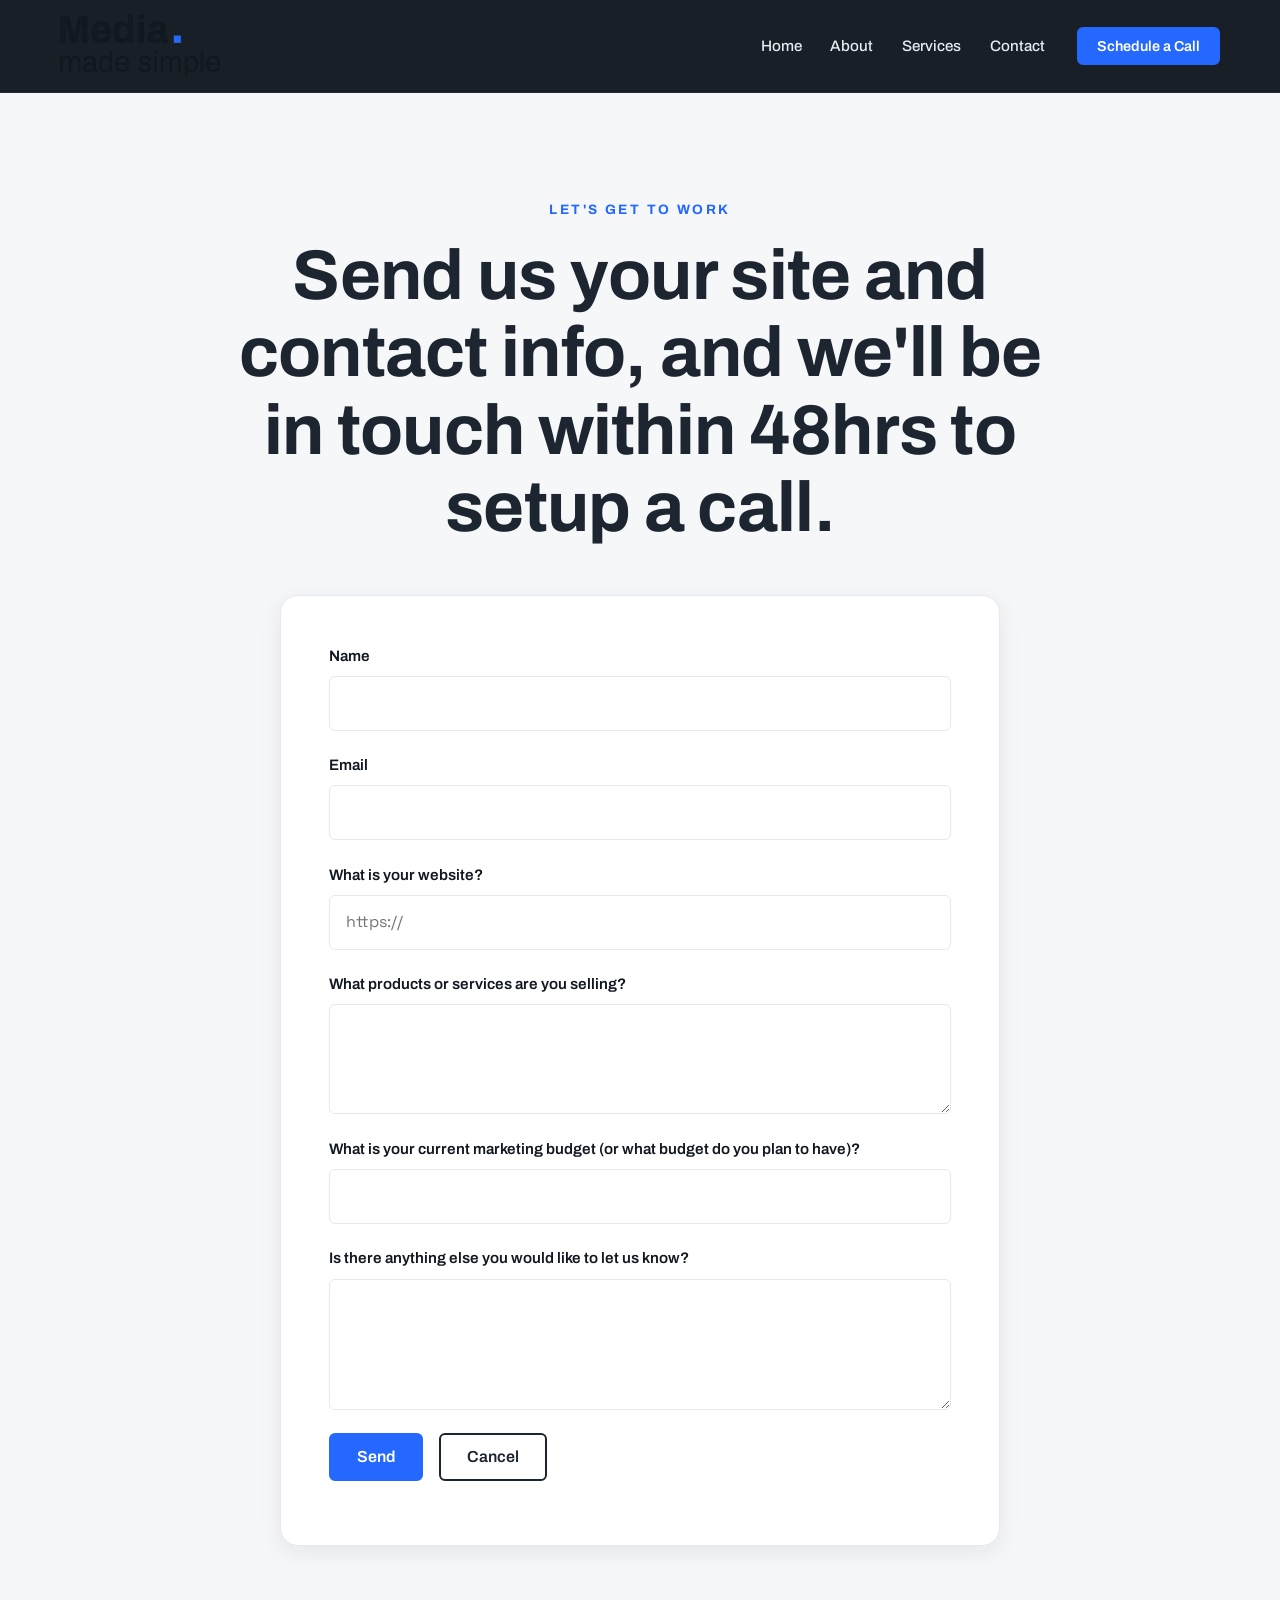
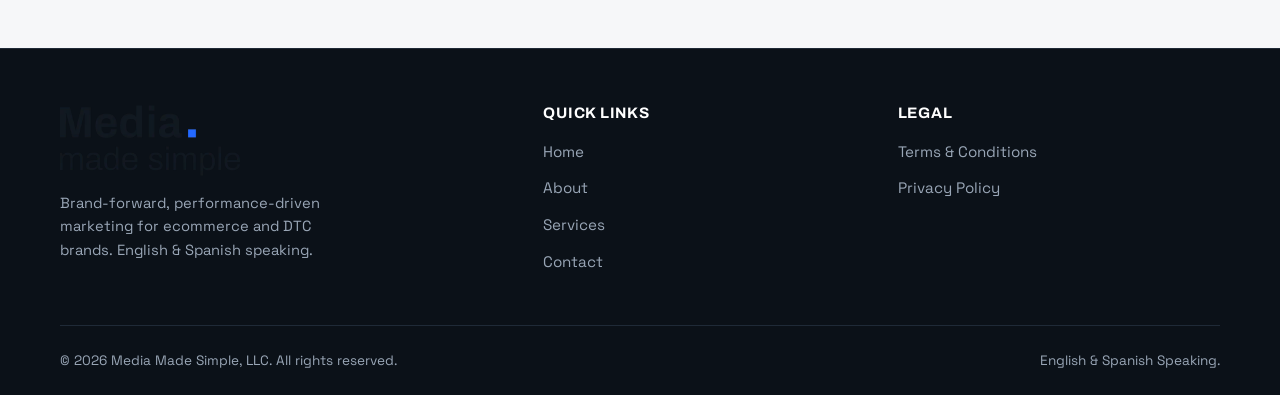
==== contact.html @ 2c6556ae "Initial commit: static replica of mediamadesimple.co - Plain HTML/CSS/JS, no build step - Pages: hom" ====
<!DOCTYPE html>
<html lang="en">
<head>
  <meta charset="UTF-8" />
  <meta name="viewport" content="width=device-width, initial-scale=1.0" />
  <title>Contact — Media Made Simple</title>
  <meta name="description" content="Send us your site and contact info, and we'll be in touch within 48 hours to set up a call." />
  <meta name="theme-color" content="#111821" />
  <meta property="og:title" content="Contact — Media Made Simple" />
  <meta property="og:url" content="https://mediamadesimple.co/contact" />
  <meta property="og:image" content="/assets/img/logo.webp" />

  <link rel="icon" type="image/webp" href="/assets/img/favicon.webp" />
  <link rel="canonical" href="https://mediamadesimple.co/contact" />

  <link rel="preconnect" href="https://fonts.googleapis.com" />
  <link rel="preconnect" href="https://fonts.gstatic.com" crossorigin />
  <link href="https://fonts.googleapis.com/css2?family=Archivo:wght@400;500;600;700;800&family=Space+Grotesk:wght@400;500;600;700&display=swap" rel="stylesheet" />
  <link rel="stylesheet" href="/css/styles.css" />
</head>
<body>
  <a class="skip-link" href="#main">Skip to content</a>

  <header class="site-header">
    <div class="site-header__inner">
      <a class="site-header__logo" href="/" aria-label="Media Made Simple home">
        <img src="/assets/img/logo.webp" alt="Media Made Simple" width="160" height="40" />
      </a>
      <nav class="nav" aria-label="Primary">
        <button class="nav__toggle" aria-expanded="false" aria-controls="primary-menu">Menu</button>
        <ul class="nav__list" id="primary-menu">
          <li><a href="/">Home</a></li>
          <li><a href="/#about">About</a></li>
          <li><a href="/#services">Services</a></li>
          <li><a href="/contact.html">Contact</a></li>
        </ul>
        <a href="/contact.html" class="btn btn--primary nav__cta">Schedule a Call</a>
      </nav>
    </div>
  </header>

  <main id="main" class="section section--surface">
    <div class="container narrow center">
      <span class="eyebrow">Let's get to work</span>
      <h1>Send us your site and contact info, and we'll be in touch within 48hrs to setup a call.</h1>
    </div>

    <div class="container" style="margin-top:3rem;">
      <form class="contact-wrap" id="contact-form" novalidate>
        <div class="field">
          <label for="name">Name</label>
          <input id="name" name="name" type="text" required autocomplete="name" />
        </div>
        <div class="field">
          <label for="email">Email</label>
          <input id="email" name="email" type="email" required autocomplete="email" />
        </div>
        <div class="field">
          <label for="website">What is your website?</label>
          <input id="website" name="website" type="url" placeholder="https://" autocomplete="url" />
        </div>
        <div class="field">
          <label for="offer">What products or services are you selling?</label>
          <textarea id="offer" name="offer" rows="3"></textarea>
        </div>
        <div class="field">
          <label for="budget">What is your current marketing budget (or what budget do you plan to have)?</label>
          <input id="budget" name="budget" type="text" />
        </div>
        <div class="field">
          <label for="notes">Is there anything else you would like to let us know?</label>
          <textarea id="notes" name="notes" rows="4"></textarea>
        </div>
        <div class="form-actions">
          <button type="submit" class="btn btn--primary">Send</button>
          <a href="/" class="btn btn--outline">Cancel</a>
        </div>
        <p id="form-status" style="margin-top:1rem;font-size:0.95rem;color:var(--color-text-muted);"></p>
      </form>
    </div>
  </main>

  <footer class="site-footer">
    <div class="container">
      <div class="site-footer__grid">
        <div class="site-footer__brand">
          <img src="/assets/img/logo.webp" alt="Media Made Simple" width="180" height="45" />
          <p>Brand-forward, performance-driven marketing for ecommerce and DTC brands. English &amp; Spanish speaking.</p>
        </div>
        <div>
          <h4>Quick Links</h4>
          <ul>
            <li><a href="/">Home</a></li>
            <li><a href="/#about">About</a></li>
            <li><a href="/#services">Services</a></li>
            <li><a href="/contact.html">Contact</a></li>
          </ul>
        </div>
        <div>
          <h4>Legal</h4>
          <ul>
            <li><a href="/terms-and-conditions.html">Terms &amp; Conditions</a></li>
            <li><a href="/privacy-policy.html">Privacy Policy</a></li>
          </ul>
        </div>
      </div>
      <div class="site-footer__legal">
        <span>© <span id="year">2026</span> Media Made Simple, LLC. All rights reserved.</span>
        <span>English &amp; Spanish Speaking.</span>
      </div>
    </div>
  </footer>

  <script src="/js/main.js" defer></script>
</body>
</html>
---- css/styles.css ----
/* Media Made Simple — replica styles
   Tokens pulled from live site: Archivo (heading) + Space Grotesk (body)
   on #2468FF blue, #111821 dark, #FFFFFF light. */

:root {
  --color-bg: #ffffff;
  --color-surface: #f6f7f9;
  --color-dark: #111821;
  --color-dark-2: #0b1118;
  --color-blue: #2468FF;
  --color-blue-2: #1a55d8;
  --color-text: #1d2630;
  --color-text-muted: #5b6776;
  --color-text-on-dark: #e7ecf3;
  --color-text-on-dark-muted: #99a6b6;
  --color-border: #e5e9ef;
  --color-border-dark: #1f2a37;

  --font-heading: "Archivo", -apple-system, BlinkMacSystemFont, "Segoe UI", Helvetica, Arial, sans-serif;
  --font-body: "Space Grotesk", -apple-system, BlinkMacSystemFont, "Segoe UI", Helvetica, Arial, sans-serif;

  --radius-sm: 6px;
  --radius-md: 12px;
  --radius-lg: 18px;
  --shadow-sm: 0 1px 2px rgba(17, 24, 33, 0.05);
  --shadow-md: 0 6px 24px rgba(17, 24, 33, 0.08);

  --container: 1200px;
  --container-narrow: 880px;
}

* { box-sizing: border-box; }
*::before, *::after { box-sizing: border-box; }

html { scroll-behavior: smooth; }

body {
  margin: 0;
  font-family: var(--font-body);
  font-size: 17px;
  line-height: 1.6;
  color: var(--color-text);
  background: var(--color-bg);
  -webkit-font-smoothing: antialiased;
  -moz-osx-font-smoothing: grayscale;
}

img { max-width: 100%; height: auto; display: block; }
a { color: inherit; text-decoration: none; }
a:focus-visible, button:focus-visible {
  outline: 3px solid var(--color-blue);
  outline-offset: 2px;
  border-radius: 4px;
}

.skip-link {
  position: absolute;
  left: -9999px;
}
.skip-link:focus {
  left: 1rem; top: 1rem;
  background: var(--color-blue);
  color: #fff;
  padding: 8px 14px;
  border-radius: var(--radius-sm);
  z-index: 1000;
}

h1, h2, h3, h4, h5, h6 {
  font-family: var(--font-heading);
  font-weight: 700;
  line-height: 1.1;
  letter-spacing: -0.01em;
  margin: 0 0 0.6em;
  color: inherit;
}

h1 { font-size: clamp(2.2rem, 5.5vw, 4.4rem); }
h2 { font-size: clamp(1.9rem, 4vw, 3.2rem); }
h3 { font-size: clamp(1.4rem, 2.4vw, 2rem); }
h4 { font-size: 1.2rem; }

p { margin: 0 0 1em; }
strong { font-weight: 600; }

/* Layout */
.container { width: 100%; max-width: var(--container); margin: 0 auto; padding: 0 1.25rem; }
.container.narrow { max-width: var(--container-narrow); }

.section {
  padding: clamp(4rem, 8vw, 7rem) 0;
}
.section--dark {
  background: var(--color-dark);
  color: var(--color-text-on-dark);
}
.section--dark h1, .section--dark h2, .section--dark h3 { color: #fff; }

.section--surface { background: var(--color-surface); }

/* Buttons */
.btn {
  display: inline-flex;
  align-items: center;
  justify-content: center;
  gap: 0.5rem;
  padding: 14px 26px;
  font-family: var(--font-heading);
  font-weight: 600;
  font-size: 1rem;
  border-radius: var(--radius-sm);
  border: 2px solid transparent;
  cursor: pointer;
  transition: transform 0.15s ease, background 0.2s ease, color 0.2s ease, border-color 0.2s ease;
  text-align: center;
  line-height: 1;
}
.btn:hover { transform: translateY(-1px); }
.btn--primary { background: var(--color-blue); color: #fff; border-color: var(--color-blue); }
.btn--primary:hover { background: var(--color-blue-2); border-color: var(--color-blue-2); }
.btn--outline { background: transparent; color: var(--color-text); border-color: var(--color-text); }
.btn--outline:hover { background: var(--color-text); color: #fff; }
.section--dark .btn--outline { color: #fff; border-color: #fff; }
.section--dark .btn--outline:hover { background: #fff; color: var(--color-dark); }

/* Header */
.site-header {
  position: sticky; top: 0; z-index: 50;
  background: rgba(17, 24, 33, 0.97);
  backdrop-filter: saturate(160%) blur(8px);
  -webkit-backdrop-filter: saturate(160%) blur(8px);
  color: var(--color-text-on-dark);
  border-bottom: 1px solid rgba(255,255,255,0.06);
}
.site-header__inner {
  display: flex;
  align-items: center;
  justify-content: space-between;
  gap: 1.5rem;
  padding: 0.9rem 1.25rem;
  max-width: var(--container);
  margin: 0 auto;
}
.site-header__logo img { width: 160px; }
.nav { display: flex; align-items: center; gap: 2rem; }
.nav__list {
  list-style: none; margin: 0; padding: 0;
  display: flex; gap: 1.8rem;
  font-weight: 500;
}
.nav__list a {
  font-family: var(--font-heading);
  font-size: 0.95rem;
  color: var(--color-text-on-dark);
  transition: color 0.15s ease;
}
.nav__list a:hover { color: var(--color-blue); }

.nav__cta { padding: 10px 18px; font-size: 0.9rem; }

.nav__toggle {
  display: none;
  background: transparent;
  border: 1px solid rgba(255,255,255,0.25);
  border-radius: var(--radius-sm);
  padding: 8px 12px;
  color: #fff;
  font-family: var(--font-heading);
  font-weight: 600;
  cursor: pointer;
}

@media (max-width: 880px) {
  .nav__list, .nav__cta { display: none; }
  .nav__toggle { display: inline-flex; align-items: center; gap: 6px; }
  .nav.is-open .nav__list {
    display: flex;
    position: absolute;
    top: 100%; left: 0; right: 0;
    flex-direction: column;
    background: var(--color-dark-2);
    padding: 1rem 1.25rem 1.5rem;
    border-top: 1px solid rgba(255,255,255,0.06);
    gap: 1rem;
  }
  .nav.is-open .nav__cta { display: inline-flex; margin-top: 0.5rem; }
  .site-header__inner { position: relative; }
}

/* Hero */
.hero {
  background: var(--color-dark);
  color: var(--color-text-on-dark);
  padding: clamp(4rem, 9vw, 8rem) 0 clamp(3rem, 7vw, 6rem);
  text-align: center;
}
.hero__eyebrow {
  font-family: var(--font-heading);
  font-weight: 700;
  font-size: clamp(2.4rem, 6vw, 4.6rem);
  line-height: 1.05;
  color: #fff;
  margin-bottom: 0.5rem;
}
.hero__eyebrow span { color: var(--color-blue); }
.hero__lede {
  max-width: 760px;
  margin: 1.6rem auto 2.6rem;
  font-size: clamp(1.05rem, 1.7vw, 1.25rem);
  color: var(--color-text-on-dark-muted);
  line-height: 1.55;
}
.hero__ctas {
  display: flex;
  justify-content: center;
  flex-wrap: wrap;
  gap: 1rem;
}

/* Logo strip */
.logo-strip {
  background: var(--color-dark);
  padding: 1.5rem 0 3rem;
  border-top: 1px solid var(--color-border-dark);
}
.logo-strip__inner {
  display: flex;
  align-items: center;
  justify-content: center;
  flex-wrap: wrap;
  gap: clamp(1.5rem, 4vw, 3.5rem);
  opacity: 0.78;
}
.logo-strip img {
  height: 36px;
  max-width: 150px;
  object-fit: contain;
  filter: brightness(0) invert(1);
  opacity: 0.85;
}

/* Pull quote */
.pullquote {
  text-align: center;
  padding: clamp(4rem, 8vw, 6rem) 1.25rem;
  background: var(--color-bg);
  max-width: 900px;
  margin: 0 auto;
}
.pullquote q {
  display: block;
  font-family: var(--font-heading);
  font-weight: 600;
  font-size: clamp(1.5rem, 3vw, 2.2rem);
  line-height: 1.25;
  letter-spacing: -0.01em;
  color: var(--color-dark);
  margin-bottom: 1.5rem;
  quotes: "“" "”";
}
.pullquote__author {
  font-family: var(--font-heading);
  font-weight: 600;
  font-size: 1.05rem;
}
.pullquote__role {
  color: var(--color-text-muted);
  font-size: 0.95rem;
}

/* Two-column intro: "Brand First / Performance Marketing" */
.two-col {
  display: grid;
  grid-template-columns: 1fr;
  gap: 2rem;
}
@media (min-width: 800px) {
  .two-col { grid-template-columns: 1fr 1fr; gap: 3.5rem; }
}

/* Services grid (What We Do) */
.services-grid {
  display: grid;
  grid-template-columns: repeat(auto-fit, minmax(220px, 1fr));
  gap: 1.25rem;
}
.service-card {
  background: var(--color-dark-2);
  border: 1px solid var(--color-border-dark);
  border-radius: var(--radius-md);
  padding: 1.75rem 1.5rem;
  font-family: var(--font-heading);
  font-weight: 600;
  font-size: 1.1rem;
  line-height: 1.3;
  color: #fff;
  transition: border-color 0.2s ease, transform 0.2s ease, background 0.2s ease;
}
.service-card:hover {
  border-color: var(--color-blue);
  background: rgba(36, 104, 255, 0.08);
  transform: translateY(-2px);
}

/* Testimonials grid */
.testimonials {
  display: grid;
  grid-template-columns: repeat(auto-fit, minmax(280px, 1fr));
  gap: 1.5rem;
}
.testimonial {
  background: #fff;
  border: 1px solid var(--color-border);
  border-radius: var(--radius-md);
  padding: 1.75rem;
  box-shadow: var(--shadow-sm);
}
.testimonial__stars {
  color: var(--color-blue);
  font-size: 1.1rem;
  letter-spacing: 0.15em;
  margin-bottom: 0.5rem;
}
.testimonial__name {
  font-family: var(--font-heading);
  font-weight: 700;
  margin-bottom: 1rem;
}
.testimonial p {
  margin: 0;
  color: var(--color-text);
  font-size: 0.98rem;
  line-height: 1.55;
}

/* Process steps (We make working together simple) */
.process {
  display: grid;
  grid-template-columns: 1fr;
  gap: 1.5rem;
}
@media (min-width: 760px) {
  .process { grid-template-columns: repeat(2, 1fr); }
}
@media (min-width: 1080px) {
  .process { grid-template-columns: repeat(3, 1fr); }
}
.step {
  background: var(--color-dark-2);
  border: 1px solid var(--color-border-dark);
  border-radius: var(--radius-md);
  padding: 2rem 1.75rem;
}
.step__num {
  display: inline-block;
  font-family: var(--font-heading);
  font-weight: 700;
  color: var(--color-blue);
  font-size: 1rem;
  margin-bottom: 0.5rem;
  letter-spacing: 0.06em;
}
.step h3 {
  font-size: 1.4rem;
  margin-bottom: 0.75rem;
  color: #fff;
}
.step p {
  color: var(--color-text-on-dark-muted);
  margin: 0;
  font-size: 0.98rem;
}

/* Deliverables (3-box) */
.deliverables {
  display: grid;
  grid-template-columns: 1fr;
  gap: 1.5rem;
}
@media (min-width: 880px) {
  .deliverables { grid-template-columns: repeat(3, 1fr); }
}
.deliverable {
  background: #fff;
  border: 1px solid var(--color-border);
  border-radius: var(--radius-md);
  padding: 2rem 1.75rem;
}
.deliverable h3 {
  font-size: 1.4rem;
  margin-bottom: 0.75rem;
  color: var(--color-dark);
}

/* Right Fit (split) */
.split {
  display: grid;
  grid-template-columns: 1fr;
  gap: 2rem;
}
@media (min-width: 800px) {
  .split { grid-template-columns: 1fr 1fr; gap: 3rem; }
}
.split__card {
  background: var(--color-surface);
  border: 1px solid var(--color-border);
  border-radius: var(--radius-md);
  padding: 2rem 1.75rem;
}
.split__card h3 { margin-bottom: 1.25rem; }
.split__card ul {
  margin: 0; padding: 0; list-style: none;
}
.split__card li {
  position: relative;
  padding-left: 1.7rem;
  margin-bottom: 0.85rem;
  font-size: 1rem;
  line-height: 1.5;
}
.split__card li::before {
  content: ""; position: absolute; left: 0; top: 0.45rem;
  width: 1.1rem; height: 1.1rem; border-radius: 50%;
  background: var(--color-blue);
}
.split__card--neg li::before { background: #d24242; }

/* Founder block */
.founder {
  text-align: center;
  max-width: 820px;
  margin: 0 auto;
}
.founder h2 { color: #fff; margin-bottom: 1rem; }
.founder p {
  font-family: var(--font-heading);
  font-weight: 500;
  font-size: clamp(1.05rem, 1.6vw, 1.3rem);
  line-height: 1.45;
  color: var(--color-text-on-dark-muted);
  margin-bottom: 2rem;
}

/* Final CTA */
.final-cta { text-align: center; }
.final-cta h2 { color: #fff; }
.final-cta p {
  color: var(--color-text-on-dark-muted);
  max-width: 640px;
  margin: 0 auto 2rem;
  font-size: 1.05rem;
}

/* Footer */
.site-footer {
  background: var(--color-dark-2);
  color: var(--color-text-on-dark-muted);
  padding: 3.5rem 0 1.5rem;
  border-top: 1px solid var(--color-border-dark);
}
.site-footer__grid {
  display: grid;
  grid-template-columns: 1.4fr 1fr 1fr;
  gap: 2rem;
  margin-bottom: 2.5rem;
}
@media (max-width: 700px) {
  .site-footer__grid { grid-template-columns: 1fr; }
}
.site-footer__brand img { width: 180px; margin-bottom: 1rem; }
.site-footer__brand p { font-size: 0.92rem; max-width: 280px; }
.site-footer h4 {
  font-size: 0.95rem;
  color: #fff;
  letter-spacing: 0.05em;
  text-transform: uppercase;
  margin-bottom: 1rem;
}
.site-footer ul { list-style: none; margin: 0; padding: 0; }
.site-footer li { margin-bottom: 0.6rem; }
.site-footer a { color: var(--color-text-on-dark-muted); font-size: 0.95rem; }
.site-footer a:hover { color: var(--color-blue); }
.site-footer__legal {
  border-top: 1px solid var(--color-border-dark);
  padding-top: 1.5rem;
  display: flex; flex-wrap: wrap; justify-content: space-between; gap: 1rem;
  font-size: 0.85rem;
}

/* Contact form */
.contact-wrap {
  max-width: 720px; margin: 0 auto;
  background: #fff;
  border: 1px solid var(--color-border);
  border-radius: var(--radius-lg);
  padding: clamp(2rem, 4vw, 3rem);
  box-shadow: var(--shadow-md);
}
.field { display: flex; flex-direction: column; gap: 0.5rem; margin-bottom: 1.4rem; }
.field label {
  font-family: var(--font-heading);
  font-weight: 600;
  font-size: 0.95rem;
  color: var(--color-dark);
}
.field input, .field textarea {
  width: 100%;
  padding: 0.85rem 1rem;
  font: inherit;
  font-size: 1rem;
  color: var(--color-text);
  background: #fff;
  border: 1px solid var(--color-border);
  border-radius: var(--radius-sm);
  transition: border-color 0.15s ease, box-shadow 0.15s ease;
}
.field input:focus, .field textarea:focus {
  outline: none;
  border-color: var(--color-blue);
  box-shadow: 0 0 0 3px rgba(36, 104, 255, 0.18);
}
.field textarea { min-height: 110px; resize: vertical; }

.form-actions { display: flex; gap: 1rem; margin-top: 0.5rem; }

/* Legal pages (terms / privacy) */
.legal {
  padding: clamp(3rem, 6vw, 5rem) 0;
}
.legal__inner {
  max-width: 820px; margin: 0 auto;
  font-size: 1rem;
  line-height: 1.7;
}
.legal__inner h1 { font-size: clamp(2rem, 4vw, 3rem); margin-bottom: 0.5rem; }
.legal__inner .legal__eyebrow {
  display: inline-block;
  color: var(--color-blue);
  font-family: var(--font-heading);
  font-weight: 600;
  font-size: 0.9rem;
  letter-spacing: 0.08em;
  text-transform: uppercase;
  margin-bottom: 1rem;
}
.legal__inner h2 {
  font-size: clamp(1.3rem, 2.2vw, 1.6rem);
  margin: 2.5rem 0 1rem;
  padding-top: 0.5rem;
  border-top: 1px solid var(--color-border);
  padding-top: 1.5rem;
}
.legal__inner h3 {
  font-size: 1.1rem;
  margin: 1.5rem 0 0.5rem;
}
.legal__inner ul, .legal__inner ol { padding-left: 1.4rem; margin: 0 0 1.2rem; }
.legal__inner li { margin-bottom: 0.4rem; }
.legal__inner a { color: var(--color-blue); }
.legal__inner a:hover { text-decoration: underline; }

/* 404 */
.notfound {
  text-align: center;
  padding: clamp(5rem, 12vw, 10rem) 1.25rem;
  background: var(--color-dark);
  color: var(--color-text-on-dark);
  min-height: calc(100vh - 80px);
  display: flex; flex-direction: column; align-items: center; justify-content: center;
}
.notfound h1 { color: #fff; font-size: clamp(3rem, 8vw, 6rem); margin-bottom: 0.5rem; }
.notfound p { color: var(--color-text-on-dark-muted); margin-bottom: 2rem; }

/* Utility */
.eyebrow {
  display: inline-block;
  font-family: var(--font-heading);
  font-weight: 700;
  font-size: 0.85rem;
  letter-spacing: 0.18em;
  text-transform: uppercase;
  color: var(--color-blue);
  margin-bottom: 1rem;
}
.center { text-align: center; }
.mt-lg { margin-top: 3rem; }

/* Reduced motion */
@media (prefers-reduced-motion: reduce) {
  *, *::before, *::after {
    transition: none !important;
    animation: none !important;
    scroll-behavior: auto !important;
  }
}
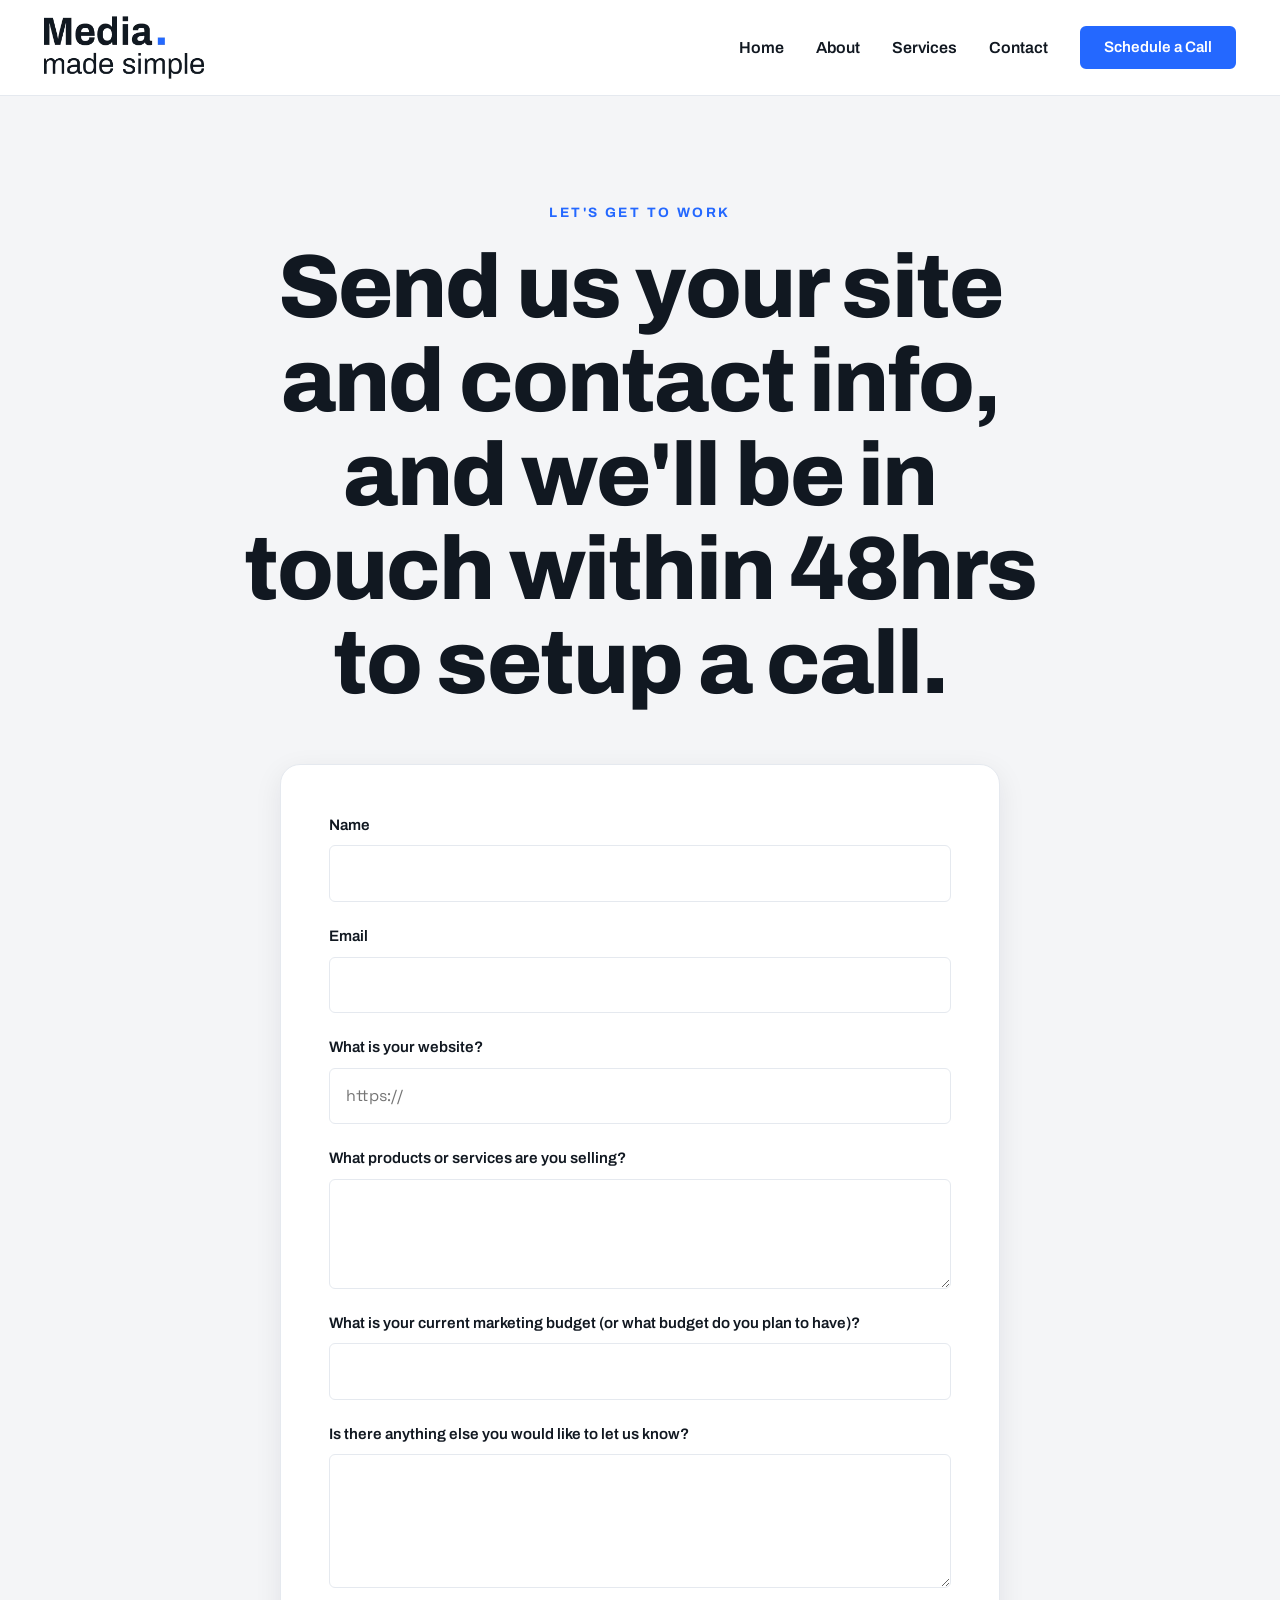
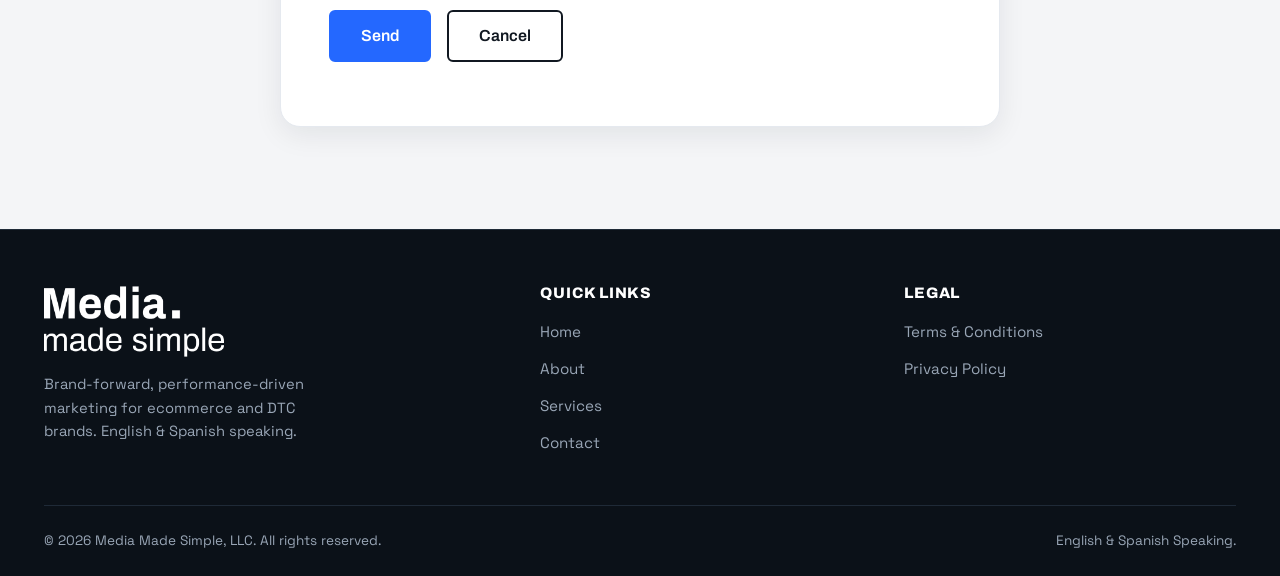
==== commit dda6ffa3: "Fix design: light theme to match the real site The first pass inverted the entire look — dark header" ====
--- a/contact.html
+++ b/contact.html
@@ -5,7 +5,7 @@
   <meta name="viewport" content="width=device-width, initial-scale=1.0" />
   <title>Contact — Media Made Simple</title>
   <meta name="description" content="Send us your site and contact info, and we'll be in touch within 48 hours to set up a call." />
-  <meta name="theme-color" content="#111821" />
+  <meta name="theme-color" content="#ffffff" />
   <meta property="og:title" content="Contact — Media Made Simple" />
   <meta property="og:url" content="https://mediamadesimple.co/contact" />
   <meta property="og:image" content="/assets/img/logo.webp" />
--- a/css/styles.css
+++ b/css/styles.css
@@ -1,16 +1,17 @@
-/* Media Made Simple — replica styles
+/* Media Made Simple — replica styles (v2: light-first to match the live site)
    Tokens pulled from live site: Archivo (heading) + Space Grotesk (body)
-   on #2468FF blue, #111821 dark, #FFFFFF light. */
+   on #2468FF blue, #111821 dark text on light background. */
 
 :root {
   --color-bg: #ffffff;
-  --color-surface: #f6f7f9;
+  --color-surface: #f4f5f7;
+  --color-surface-2: #eef0f3;
   --color-dark: #111821;
   --color-dark-2: #0b1118;
   --color-blue: #2468FF;
   --color-blue-2: #1a55d8;
-  --color-text: #1d2630;
-  --color-text-muted: #5b6776;
+  --color-text: #111821;
+  --color-text-muted: #4a5562;
   --color-text-on-dark: #e7ecf3;
   --color-text-on-dark-muted: #99a6b6;
   --color-border: #e5e9ef;
@@ -21,12 +22,17 @@
 
   --radius-sm: 6px;
   --radius-md: 12px;
-  --radius-lg: 18px;
+  --radius-lg: 20px;
   --shadow-sm: 0 1px 2px rgba(17, 24, 33, 0.05);
-  --shadow-md: 0 6px 24px rgba(17, 24, 33, 0.08);
-
-  --container: 1200px;
+  --shadow-md: 0 8px 28px rgba(17, 24, 33, 0.08);
+
+  --container: 1240px;
   --container-narrow: 880px;
+
+  /* Subtle dot pattern */
+  --dot-bg:
+    radial-gradient(circle, rgba(17,24,33,0.10) 1px, transparent 1.2px);
+  --dot-size: 22px 22px;
 }
 
 * { box-sizing: border-box; }
@@ -53,121 +59,100 @@
   border-radius: 4px;
 }
 
-.skip-link {
-  position: absolute;
-  left: -9999px;
-}
+.skip-link { position: absolute; left: -9999px; }
 .skip-link:focus {
   left: 1rem; top: 1rem;
-  background: var(--color-blue);
-  color: #fff;
-  padding: 8px 14px;
-  border-radius: var(--radius-sm);
-  z-index: 1000;
+  background: var(--color-blue); color: #fff;
+  padding: 8px 14px; border-radius: var(--radius-sm); z-index: 1000;
 }
 
 h1, h2, h3, h4, h5, h6 {
   font-family: var(--font-heading);
-  font-weight: 700;
-  line-height: 1.1;
-  letter-spacing: -0.01em;
+  font-weight: 800;
+  line-height: 1.05;
+  letter-spacing: -0.02em;
   margin: 0 0 0.6em;
   color: inherit;
 }
 
-h1 { font-size: clamp(2.2rem, 5.5vw, 4.4rem); }
-h2 { font-size: clamp(1.9rem, 4vw, 3.2rem); }
+h1 { font-size: clamp(2.6rem, 7vw, 5.6rem); }
+h2 { font-size: clamp(2rem, 4.6vw, 3.8rem); }
 h3 { font-size: clamp(1.4rem, 2.4vw, 2rem); }
 h4 { font-size: 1.2rem; }
 
 p { margin: 0 0 1em; }
 strong { font-weight: 600; }
 
+.blue { color: var(--color-blue); }
+
 /* Layout */
-.container { width: 100%; max-width: var(--container); margin: 0 auto; padding: 0 1.25rem; }
+.container { width: 100%; max-width: var(--container); margin: 0 auto; padding: 0 1.5rem; }
 .container.narrow { max-width: var(--container-narrow); }
 
-.section {
-  padding: clamp(4rem, 8vw, 7rem) 0;
-}
-.section--dark {
-  background: var(--color-dark);
-  color: var(--color-text-on-dark);
-}
+.section { padding: clamp(4rem, 8vw, 7rem) 0; }
+.section--dark { background: var(--color-dark); color: var(--color-text-on-dark); }
 .section--dark h1, .section--dark h2, .section--dark h3 { color: #fff; }
-
 .section--surface { background: var(--color-surface); }
+.section--dots {
+  background-color: var(--color-surface);
+  background-image: var(--dot-bg);
+  background-size: var(--dot-size);
+}
 
 /* Buttons */
 .btn {
-  display: inline-flex;
-  align-items: center;
-  justify-content: center;
-  gap: 0.5rem;
-  padding: 14px 26px;
-  font-family: var(--font-heading);
-  font-weight: 600;
-  font-size: 1rem;
+  display: inline-flex; align-items: center; justify-content: center; gap: 0.5rem;
+  padding: 16px 30px;
+  font-family: var(--font-heading);
+  font-weight: 600; font-size: 1rem;
   border-radius: var(--radius-sm);
   border: 2px solid transparent;
-  cursor: pointer;
-  transition: transform 0.15s ease, background 0.2s ease, color 0.2s ease, border-color 0.2s ease;
-  text-align: center;
-  line-height: 1;
+  cursor: pointer; text-align: center; line-height: 1;
+  transition: transform 0.15s ease, background 0.2s ease, color 0.2s ease, border-color 0.2s ease, box-shadow 0.2s ease;
 }
 .btn:hover { transform: translateY(-1px); }
 .btn--primary { background: var(--color-blue); color: #fff; border-color: var(--color-blue); }
 .btn--primary:hover { background: var(--color-blue-2); border-color: var(--color-blue-2); }
-.btn--outline { background: transparent; color: var(--color-text); border-color: var(--color-text); }
-.btn--outline:hover { background: var(--color-text); color: #fff; }
+.btn--outline { background: transparent; color: var(--color-dark); border-color: var(--color-dark); }
+.btn--outline:hover { background: var(--color-dark); color: #fff; }
 .section--dark .btn--outline { color: #fff; border-color: #fff; }
 .section--dark .btn--outline:hover { background: #fff; color: var(--color-dark); }
 
-/* Header */
+/* Header — WHITE */
 .site-header {
   position: sticky; top: 0; z-index: 50;
-  background: rgba(17, 24, 33, 0.97);
-  backdrop-filter: saturate(160%) blur(8px);
-  -webkit-backdrop-filter: saturate(160%) blur(8px);
-  color: var(--color-text-on-dark);
-  border-bottom: 1px solid rgba(255,255,255,0.06);
+  background: rgba(255, 255, 255, 0.92);
+  backdrop-filter: saturate(160%) blur(10px);
+  -webkit-backdrop-filter: saturate(160%) blur(10px);
+  border-bottom: 1px solid var(--color-border);
 }
 .site-header__inner {
-  display: flex;
-  align-items: center;
-  justify-content: space-between;
-  gap: 1.5rem;
-  padding: 0.9rem 1.25rem;
+  display: flex; align-items: center; justify-content: space-between; gap: 1.5rem;
+  padding: 1rem 1.5rem;
   max-width: var(--container);
   margin: 0 auto;
 }
-.site-header__logo img { width: 160px; }
+.site-header__logo img { width: 160px; height: auto; }
 .nav { display: flex; align-items: center; gap: 2rem; }
 .nav__list {
   list-style: none; margin: 0; padding: 0;
-  display: flex; gap: 1.8rem;
-  font-weight: 500;
+  display: flex; gap: 2rem;
 }
 .nav__list a {
   font-family: var(--font-heading);
-  font-size: 0.95rem;
-  color: var(--color-text-on-dark);
+  font-weight: 600; font-size: 1rem;
+  color: var(--color-dark);
   transition: color 0.15s ease;
 }
 .nav__list a:hover { color: var(--color-blue); }
-
-.nav__cta { padding: 10px 18px; font-size: 0.9rem; }
+.nav__cta { padding: 12px 22px; font-size: 0.95rem; }
 
 .nav__toggle {
-  display: none;
-  background: transparent;
-  border: 1px solid rgba(255,255,255,0.25);
+  display: none; background: transparent;
+  border: 1px solid var(--color-border);
   border-radius: var(--radius-sm);
-  padding: 8px 12px;
-  color: #fff;
-  font-family: var(--font-heading);
-  font-weight: 600;
-  cursor: pointer;
+  padding: 8px 14px; color: var(--color-dark);
+  font-family: var(--font-heading); font-weight: 600; cursor: pointer;
 }
 
 @media (max-width: 880px) {
@@ -175,107 +160,167 @@
   .nav__toggle { display: inline-flex; align-items: center; gap: 6px; }
   .nav.is-open .nav__list {
     display: flex;
-    position: absolute;
-    top: 100%; left: 0; right: 0;
+    position: absolute; top: 100%; left: 0; right: 0;
     flex-direction: column;
-    background: var(--color-dark-2);
-    padding: 1rem 1.25rem 1.5rem;
-    border-top: 1px solid rgba(255,255,255,0.06);
+    background: #fff;
+    padding: 1rem 1.5rem 1.5rem;
+    border-top: 1px solid var(--color-border);
+    border-bottom: 1px solid var(--color-border);
     gap: 1rem;
   }
   .nav.is-open .nav__cta { display: inline-flex; margin-top: 0.5rem; }
   .site-header__inner { position: relative; }
 }
 
-/* Hero */
+/* HERO — LIGHT with dot pattern */
 .hero {
-  background: var(--color-dark);
-  color: var(--color-text-on-dark);
+  background-color: var(--color-bg);
+  background-image: var(--dot-bg);
+  background-size: var(--dot-size);
   padding: clamp(4rem, 9vw, 8rem) 0 clamp(3rem, 7vw, 6rem);
   text-align: center;
 }
-.hero__eyebrow {
-  font-family: var(--font-heading);
-  font-weight: 700;
-  font-size: clamp(2.4rem, 6vw, 4.6rem);
-  line-height: 1.05;
+.hero__title {
+  font-family: var(--font-heading);
+  font-weight: 800;
+  font-size: clamp(2.6rem, 8vw, 6.4rem);
+  line-height: 1;
+  letter-spacing: -0.03em;
+  color: var(--color-dark);
+  margin-bottom: 0.4rem;
+}
+.hero__title .pill {
+  display: inline-block;
+  background: var(--color-dark);
   color: #fff;
-  margin-bottom: 0.5rem;
-}
-.hero__eyebrow span { color: var(--color-blue); }
+  padding: 0.05em 0.35em 0.1em;
+  border-radius: 8px;
+}
+.hero__title .period { color: var(--color-blue); }
 .hero__lede {
-  max-width: 760px;
-  margin: 1.6rem auto 2.6rem;
-  font-size: clamp(1.05rem, 1.7vw, 1.25rem);
-  color: var(--color-text-on-dark-muted);
-  line-height: 1.55;
+  max-width: 720px;
+  margin: 1.8rem auto 2.6rem;
+  font-size: clamp(1.05rem, 1.6vw, 1.2rem);
+  color: var(--color-text-muted);
+  line-height: 1.6;
 }
 .hero__ctas {
+  display: flex; justify-content: center; flex-wrap: wrap; gap: 1rem;
+}
+
+/* LOGO STRIP — WHITE marquee */
+.logo-strip {
+  background: var(--color-bg);
+  padding: clamp(2rem, 4vw, 3.5rem) 0;
+  overflow: hidden;
+  border-bottom: 1px solid var(--color-border);
+}
+.marquee {
   display: flex;
-  justify-content: center;
-  flex-wrap: wrap;
-  gap: 1rem;
-}
-
-/* Logo strip */
-.logo-strip {
-  background: var(--color-dark);
-  padding: 1.5rem 0 3rem;
-  border-top: 1px solid var(--color-border-dark);
-}
-.logo-strip__inner {
+  width: max-content;
+  animation: marquee 35s linear infinite;
+  gap: 4rem;
+  align-items: center;
+}
+.marquee__item {
+  flex: 0 0 auto;
   display: flex;
   align-items: center;
   justify-content: center;
-  flex-wrap: wrap;
-  gap: clamp(1.5rem, 4vw, 3.5rem);
-  opacity: 0.78;
-}
-.logo-strip img {
-  height: 36px;
-  max-width: 150px;
+  min-width: 180px;
+  padding: 0 1rem;
+}
+.marquee__item img {
+  max-height: 56px;
+  width: auto;
   object-fit: contain;
-  filter: brightness(0) invert(1);
   opacity: 0.85;
-}
-
-/* Pull quote */
+  transition: opacity 0.2s ease;
+}
+.marquee__item img:hover { opacity: 1; }
+@keyframes marquee {
+  from { transform: translateX(0); }
+  to   { transform: translateX(-50%); }
+}
+@media (prefers-reduced-motion: reduce) {
+  .marquee { animation: none; flex-wrap: wrap; justify-content: center; width: 100%; }
+}
+
+/* PULL QUOTE */
 .pullquote {
   text-align: center;
-  padding: clamp(4rem, 8vw, 6rem) 1.25rem;
+  padding: clamp(4rem, 8vw, 6rem) 1.5rem;
   background: var(--color-bg);
-  max-width: 900px;
+  max-width: 920px;
   margin: 0 auto;
+}
+.pullquote__mark {
+  display: inline-block; margin-bottom: 1.25rem;
+  font-size: 2rem; color: var(--color-dark);
 }
 .pullquote q {
   display: block;
   font-family: var(--font-heading);
-  font-weight: 600;
-  font-size: clamp(1.5rem, 3vw, 2.2rem);
-  line-height: 1.25;
-  letter-spacing: -0.01em;
+  font-weight: 700;
+  font-size: clamp(1.5rem, 3vw, 2.4rem);
+  line-height: 1.2;
+  letter-spacing: -0.015em;
   color: var(--color-dark);
   margin-bottom: 1.5rem;
   quotes: "“" "”";
 }
 .pullquote__author {
   font-family: var(--font-heading);
+  font-weight: 700; font-size: 1.05rem;
+}
+.pullquote__role {
+  color: var(--color-blue);
+  font-family: var(--font-heading);
   font-weight: 600;
-  font-size: 1.05rem;
-}
-.pullquote__role {
+  font-size: 0.95rem;
+}
+
+/* Two-column intro */
+.two-col {
+  display: grid; grid-template-columns: 1fr; gap: 2.5rem;
+  align-items: start;
+}
+@media (min-width: 800px) {
+  .two-col { grid-template-columns: 1fr 1.4fr; gap: 4rem; }
+}
+
+.big-h {
+  font-family: var(--font-heading);
+  font-weight: 800;
+  font-size: clamp(2.2rem, 5vw, 4.4rem);
+  line-height: 1;
+  letter-spacing: -0.025em;
+  color: var(--color-dark);
+}
+.big-h .period { color: var(--color-blue); }
+.big-h .ellipsis { color: var(--color-blue); letter-spacing: -0.05em; }
+
+/* Brand-card pair (Brand First / Performance Marketing) */
+.brand-cards {
+  display: grid; grid-template-columns: 1fr; gap: 2rem;
+}
+@media (min-width: 860px) {
+  .brand-cards { grid-template-columns: 1fr 1fr; gap: 2.5rem; }
+}
+.brand-card {
+  background: #fff;
+  border: 1px solid var(--color-border);
+  border-radius: var(--radius-lg);
+  padding: clamp(2rem, 4vw, 3rem);
+  box-shadow: var(--shadow-sm);
+}
+.brand-card h2 {
+  font-size: clamp(2rem, 4vw, 3.4rem);
+  margin-bottom: 1.5rem;
+}
+.brand-card p {
   color: var(--color-text-muted);
-  font-size: 0.95rem;
-}
-
-/* Two-column intro: "Brand First / Performance Marketing" */
-.two-col {
-  display: grid;
-  grid-template-columns: 1fr;
-  gap: 2rem;
-}
-@media (min-width: 800px) {
-  .two-col { grid-template-columns: 1fr 1fr; gap: 3.5rem; }
+  font-size: 1.02rem;
 }
 
 /* Services grid (What We Do) */
@@ -288,18 +333,23 @@
   background: var(--color-dark-2);
   border: 1px solid var(--color-border-dark);
   border-radius: var(--radius-md);
-  padding: 1.75rem 1.5rem;
-  font-family: var(--font-heading);
-  font-weight: 600;
-  font-size: 1.1rem;
+  padding: 2rem 1.75rem;
+  font-family: var(--font-heading);
+  font-weight: 700;
+  font-size: 1.15rem;
   line-height: 1.3;
   color: #fff;
   transition: border-color 0.2s ease, transform 0.2s ease, background 0.2s ease;
 }
 .service-card:hover {
   border-color: var(--color-blue);
-  background: rgba(36, 104, 255, 0.08);
+  background: rgba(36, 104, 255, 0.10);
   transform: translateY(-2px);
+}
+.service-card .sub {
+  display: block; margin-top: 0.5rem;
+  font-weight: 400; font-size: 0.95rem;
+  color: var(--color-text-on-dark-muted);
 }
 
 /* Testimonials grid */
@@ -327,24 +377,16 @@
   margin-bottom: 1rem;
 }
 .testimonial p {
-  margin: 0;
-  color: var(--color-text);
-  font-size: 0.98rem;
-  line-height: 1.55;
-}
-
-/* Process steps (We make working together simple) */
+  margin: 0; color: var(--color-text);
+  font-size: 0.98rem; line-height: 1.55;
+}
+
+/* Process steps */
 .process {
-  display: grid;
-  grid-template-columns: 1fr;
-  gap: 1.5rem;
-}
-@media (min-width: 760px) {
-  .process { grid-template-columns: repeat(2, 1fr); }
-}
-@media (min-width: 1080px) {
-  .process { grid-template-columns: repeat(3, 1fr); }
-}
+  display: grid; grid-template-columns: 1fr; gap: 1.5rem;
+}
+@media (min-width: 760px) { .process { grid-template-columns: repeat(2, 1fr); } }
+@media (min-width: 1080px) { .process { grid-template-columns: repeat(3, 1fr); } }
 .step {
   background: var(--color-dark-2);
   border: 1px solid var(--color-border-dark);
@@ -354,83 +396,53 @@
 .step__num {
   display: inline-block;
   font-family: var(--font-heading);
-  font-weight: 700;
-  color: var(--color-blue);
-  font-size: 1rem;
-  margin-bottom: 0.5rem;
+  font-weight: 700; color: var(--color-blue);
+  font-size: 0.95rem; margin-bottom: 0.5rem;
   letter-spacing: 0.06em;
 }
-.step h3 {
-  font-size: 1.4rem;
-  margin-bottom: 0.75rem;
-  color: #fff;
-}
-.step p {
-  color: var(--color-text-on-dark-muted);
-  margin: 0;
-  font-size: 0.98rem;
-}
-
-/* Deliverables (3-box) */
-.deliverables {
-  display: grid;
-  grid-template-columns: 1fr;
-  gap: 1.5rem;
-}
-@media (min-width: 880px) {
-  .deliverables { grid-template-columns: repeat(3, 1fr); }
-}
+.step h3 { font-size: 1.4rem; margin-bottom: 0.75rem; color: #fff; }
+.step p { color: var(--color-text-on-dark-muted); margin: 0; font-size: 0.98rem; }
+
+/* Deliverables */
+.deliverables { display: grid; grid-template-columns: 1fr; gap: 1.5rem; }
+@media (min-width: 880px) { .deliverables { grid-template-columns: repeat(3, 1fr); } }
 .deliverable {
   background: #fff;
   border: 1px solid var(--color-border);
   border-radius: var(--radius-md);
   padding: 2rem 1.75rem;
 }
-.deliverable h3 {
-  font-size: 1.4rem;
-  margin-bottom: 0.75rem;
-  color: var(--color-dark);
-}
-
-/* Right Fit (split) */
-.split {
-  display: grid;
-  grid-template-columns: 1fr;
-  gap: 2rem;
-}
-@media (min-width: 800px) {
-  .split { grid-template-columns: 1fr 1fr; gap: 3rem; }
-}
+.deliverable h3 { font-size: 1.4rem; margin-bottom: 0.75rem; color: var(--color-dark); }
+.deliverable p { color: var(--color-text-muted); }
+
+/* Right Fit split */
+.split { display: grid; grid-template-columns: 1fr; gap: 2rem; }
+@media (min-width: 800px) { .split { grid-template-columns: 1fr 1fr; gap: 3rem; } }
 .split__card {
-  background: var(--color-surface);
+  background: #fff;
   border: 1px solid var(--color-border);
   border-radius: var(--radius-md);
   padding: 2rem 1.75rem;
+  box-shadow: var(--shadow-sm);
 }
 .split__card h3 { margin-bottom: 1.25rem; }
-.split__card ul {
-  margin: 0; padding: 0; list-style: none;
-}
+.split__card ul { margin: 0; padding: 0; list-style: none; }
 .split__card li {
   position: relative;
-  padding-left: 1.7rem;
+  padding-left: 1.9rem;
   margin-bottom: 0.85rem;
-  font-size: 1rem;
-  line-height: 1.5;
+  font-size: 1rem; line-height: 1.5;
+  color: var(--color-text);
 }
 .split__card li::before {
-  content: ""; position: absolute; left: 0; top: 0.45rem;
-  width: 1.1rem; height: 1.1rem; border-radius: 50%;
-  background: var(--color-blue);
-}
-.split__card--neg li::before { background: #d24242; }
+  content: "✓"; position: absolute; left: 0; top: 0;
+  font-weight: 700; color: var(--color-blue);
+  font-size: 1.15rem;
+}
+.split__card--neg li::before { content: "✕"; color: #d24242; }
 
 /* Founder block */
-.founder {
-  text-align: center;
-  max-width: 820px;
-  margin: 0 auto;
-}
+.founder { text-align: center; max-width: 880px; margin: 0 auto; }
 .founder h2 { color: #fff; margin-bottom: 1rem; }
 .founder p {
   font-family: var(--font-heading);
@@ -446,8 +458,7 @@
 .final-cta h2 { color: #fff; }
 .final-cta p {
   color: var(--color-text-on-dark-muted);
-  max-width: 640px;
-  margin: 0 auto 2rem;
+  max-width: 640px; margin: 0 auto 2rem;
   font-size: 1.05rem;
 }
 
@@ -459,21 +470,19 @@
   border-top: 1px solid var(--color-border-dark);
 }
 .site-footer__grid {
-  display: grid;
-  grid-template-columns: 1.4fr 1fr 1fr;
-  gap: 2rem;
-  margin-bottom: 2.5rem;
-}
-@media (max-width: 700px) {
-  .site-footer__grid { grid-template-columns: 1fr; }
-}
-.site-footer__brand img { width: 180px; margin-bottom: 1rem; }
-.site-footer__brand p { font-size: 0.92rem; max-width: 280px; }
+  display: grid; grid-template-columns: 1.4fr 1fr 1fr;
+  gap: 2rem; margin-bottom: 2.5rem;
+}
+@media (max-width: 700px) { .site-footer__grid { grid-template-columns: 1fr; } }
+.site-footer__brand img {
+  width: 180px;
+  margin-bottom: 1rem;
+  filter: brightness(0) invert(1);
+}
+.site-footer__brand p { font-size: 0.92rem; max-width: 300px; }
 .site-footer h4 {
-  font-size: 0.95rem;
-  color: #fff;
-  letter-spacing: 0.05em;
-  text-transform: uppercase;
+  font-size: 0.95rem; color: #fff;
+  letter-spacing: 0.05em; text-transform: uppercase;
   margin-bottom: 1rem;
 }
 .site-footer ul { list-style: none; margin: 0; padding: 0; }
@@ -499,17 +508,14 @@
 .field { display: flex; flex-direction: column; gap: 0.5rem; margin-bottom: 1.4rem; }
 .field label {
   font-family: var(--font-heading);
-  font-weight: 600;
-  font-size: 0.95rem;
+  font-weight: 600; font-size: 0.95rem;
   color: var(--color-dark);
 }
 .field input, .field textarea {
   width: 100%;
-  padding: 0.85rem 1rem;
-  font: inherit;
-  font-size: 1rem;
-  color: var(--color-text);
-  background: #fff;
+  padding: 0.9rem 1rem;
+  font: inherit; font-size: 1rem;
+  color: var(--color-text); background: #fff;
   border: 1px solid var(--color-border);
   border-radius: var(--radius-sm);
   transition: border-color 0.15s ease, box-shadow 0.15s ease;
@@ -520,40 +526,32 @@
   box-shadow: 0 0 0 3px rgba(36, 104, 255, 0.18);
 }
 .field textarea { min-height: 110px; resize: vertical; }
-
 .form-actions { display: flex; gap: 1rem; margin-top: 0.5rem; }
 
-/* Legal pages (terms / privacy) */
-.legal {
-  padding: clamp(3rem, 6vw, 5rem) 0;
-}
+/* Legal pages */
+.legal { padding: clamp(3rem, 6vw, 5rem) 0; }
 .legal__inner {
   max-width: 820px; margin: 0 auto;
-  font-size: 1rem;
-  line-height: 1.7;
+  font-size: 1rem; line-height: 1.7;
 }
 .legal__inner h1 { font-size: clamp(2rem, 4vw, 3rem); margin-bottom: 0.5rem; }
 .legal__inner .legal__eyebrow {
   display: inline-block;
   color: var(--color-blue);
   font-family: var(--font-heading);
-  font-weight: 600;
-  font-size: 0.9rem;
-  letter-spacing: 0.08em;
+  font-weight: 700;
+  font-size: 0.85rem;
+  letter-spacing: 0.12em;
   text-transform: uppercase;
   margin-bottom: 1rem;
 }
 .legal__inner h2 {
   font-size: clamp(1.3rem, 2.2vw, 1.6rem);
   margin: 2.5rem 0 1rem;
-  padding-top: 0.5rem;
+  padding-top: 1.5rem;
   border-top: 1px solid var(--color-border);
-  padding-top: 1.5rem;
-}
-.legal__inner h3 {
-  font-size: 1.1rem;
-  margin: 1.5rem 0 0.5rem;
-}
+}
+.legal__inner h3 { font-size: 1.1rem; margin: 1.5rem 0 0.5rem; }
 .legal__inner ul, .legal__inner ol { padding-left: 1.4rem; margin: 0 0 1.2rem; }
 .legal__inner li { margin-bottom: 0.4rem; }
 .legal__inner a { color: var(--color-blue); }
@@ -582,10 +580,12 @@
   color: var(--color-blue);
   margin-bottom: 1rem;
 }
+.section--dark .eyebrow { color: var(--color-blue); }
 .center { text-align: center; }
 .mt-lg { margin-top: 3rem; }
-
-/* Reduced motion */
+.section__head { text-align: center; margin-bottom: clamp(2.5rem, 5vw, 4rem); }
+.section__head h2 { margin: 0 auto; max-width: 24ch; }
+
 @media (prefers-reduced-motion: reduce) {
   *, *::before, *::after {
     transition: none !important;
